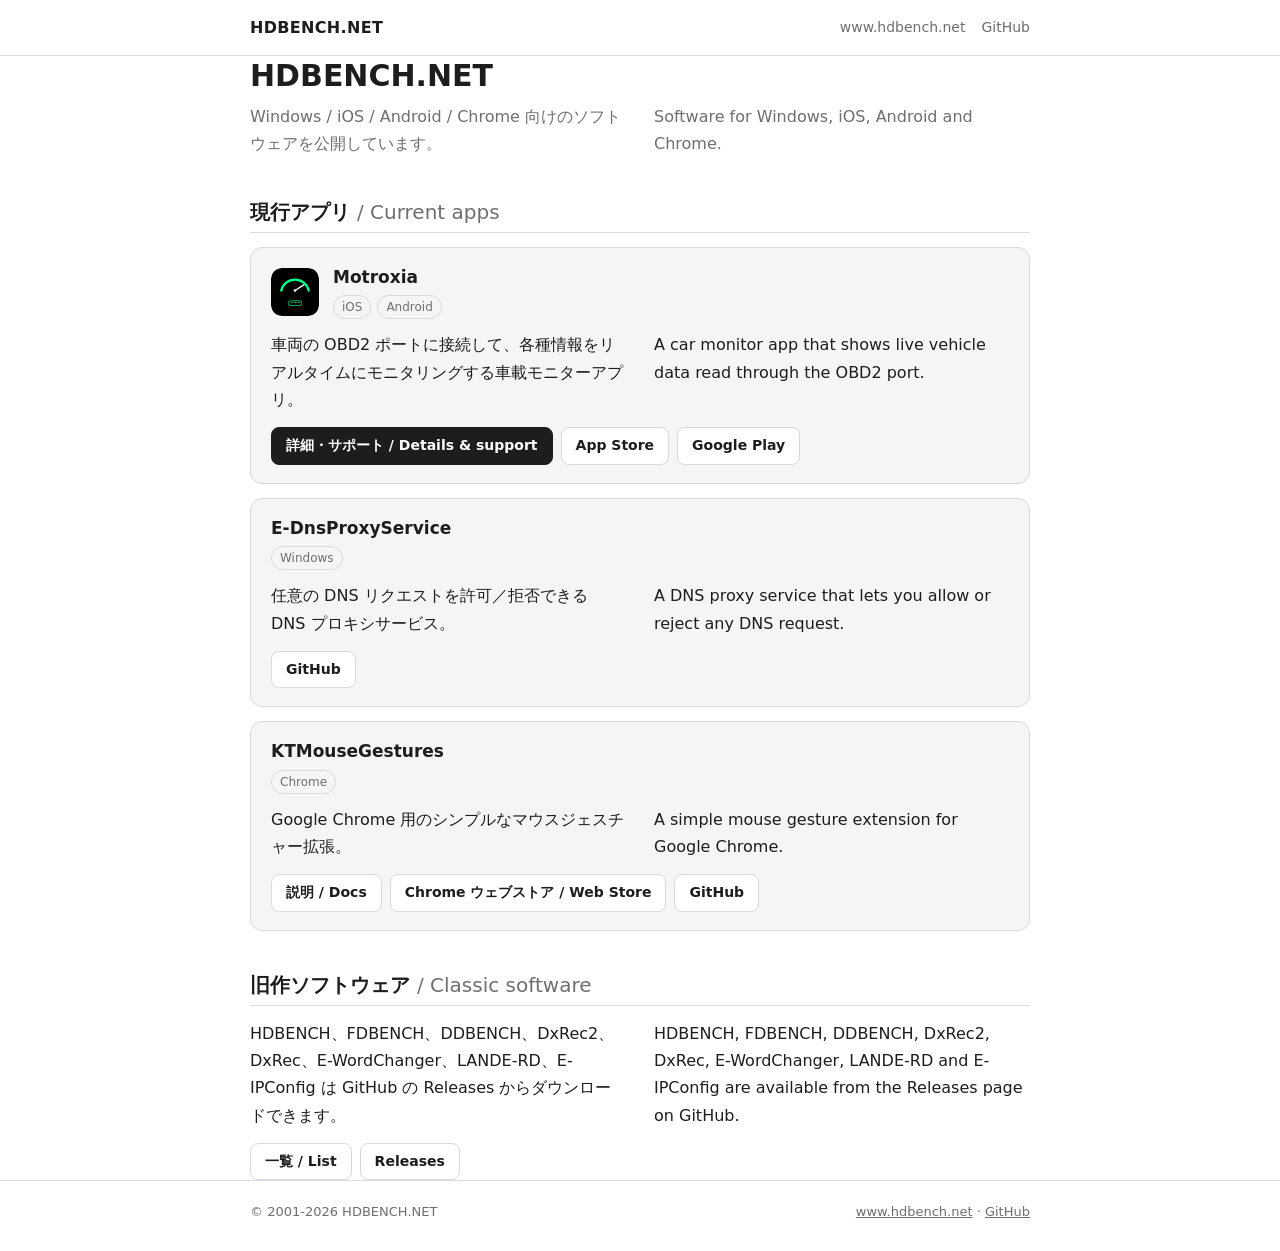
==== index.html @ 54aa2889 "Rebuild the site to host multiple apps and add the Motroxia page - index.html: software list, with A" ====
<!doctype html>
<html lang="ja">
<head>
<meta charset="utf-8">
<meta name="viewport" content="width=device-width, initial-scale=1">
<title>HDBENCH.NET</title>
<meta name="description" content="HDBENCH.NET のソフトウェア。Motroxia（iOS / Android）、E-DnsProxyService、KTMouseGestures ほか。">
<link rel="stylesheet" href="style.css">
</head>
<body>

<header class="site-header">
  <div class="wrap">
    <a class="brand" href="./">HDBENCH.NET</a>
    <nav class="site-nav">
      <a href="https://www.hdbench.net/">www.hdbench.net</a>
      <a href="https://github.com/HDBENCH">GitHub</a>
    </nav>
  </div>
</header>

<main class="wrap">
  <h1>HDBENCH.NET</h1>
  <div class="bi lead">
    <p>Windows / iOS / Android / Chrome 向けのソフトウェアを公開しています。</p>
    <p lang="en">Software for Windows, iOS, Android and Chrome.</p>
  </div>

  <h2>現行アプリ <span class="muted" lang="en">/ Current apps</span></h2>

  <!-- アプリを追加するときは、下の article を複製して書き換える。このサイトに専用ページがあるアプリには「詳細・サポート」ボタンを付ける -->

  <article class="card">
    <div class="card-head">
      <img src="motroxia/icon.svg" alt="" width="48" height="48">
      <div>
        <h3>Motroxia</h3>
        <ul class="tags"><li>iOS</li><li>Android</li></ul>
      </div>
    </div>
    <div class="bi">
      <p>車両の OBD2 ポートに接続して、各種情報をリアルタイムにモニタリングする車載モニターアプリ。</p>
      <p lang="en">A car monitor app that shows live vehicle data read through the OBD2 port.</p>
    </div>
    <div class="links">
      <a class="btn primary" href="motroxia/">詳細・サポート / Details &amp; support</a>
      <a class="btn" href="https://apps.apple.com/app/motroxia/id6803079954">App Store</a>
      <a class="btn" href="https://play.google.com/store/apps/details?id=net.hdbench.motroxia">Google Play</a>
    </div>
  </article>

  <article class="card">
    <h3>E-DnsProxyService</h3>
    <ul class="tags"><li>Windows</li></ul>
    <div class="bi">
      <p>任意の DNS リクエストを許可／拒否できる DNS プロキシサービス。</p>
      <p lang="en">A DNS proxy service that lets you allow or reject any DNS request.</p>
    </div>
    <div class="links">
      <a class="btn" href="https://github.com/HDBENCH/E-DnsProxyService">GitHub</a>
    </div>
  </article>

  <article class="card">
    <h3>KTMouseGestures</h3>
    <ul class="tags"><li>Chrome</li></ul>
    <div class="bi">
      <p>Google Chrome 用のシンプルなマウスジェスチャー拡張。</p>
      <p lang="en">A simple mouse gesture extension for Google Chrome.</p>
    </div>
    <div class="links">
      <a class="btn" href="KTMouseGestures/">説明 / Docs</a>
      <a class="btn" href="https://chromewebstore.google.com/detail/kt-mouse-gestures/gfimipfmbiohbdjmbmmljponpjmhhokl">Chrome ウェブストア / Web Store</a>
      <a class="btn" href="https://github.com/HDBENCH/KTMouseGestures">GitHub</a>
    </div>
  </article>

  <h2>旧作ソフトウェア <span class="muted" lang="en">/ Classic software</span></h2>
  <div class="bi">
    <p>HDBENCH、FDBENCH、DDBENCH、DxRec2、DxRec、E-WordChanger、LANDE-RD、E-IPConfig は GitHub の Releases からダウンロードできます。</p>
    <p lang="en">HDBENCH, FDBENCH, DDBENCH, DxRec2, DxRec, E-WordChanger, LANDE-RD and E-IPConfig are available from the Releases page on GitHub.</p>
  </div>
  <div class="links">
    <a class="btn" href="https://github.com/HDBENCH/software">一覧 / List</a>
    <a class="btn" href="https://github.com/HDBENCH/software/releases">Releases</a>
  </div>
</main>

<footer class="site-footer">
  <div class="wrap">
    <span>&copy; 2001-2026 HDBENCH.NET</span>
    <span><a href="https://www.hdbench.net/">www.hdbench.net</a> · <a href="https://github.com/HDBENCH">GitHub</a></span>
  </div>
</footer>

</body>
</html>
---- style.css ----
:root {
  --bg: #ffffff;
  --fg: #1d1d1f;
  --muted: #6e6e73;
  --line: #d9d9de;
  --card: #f5f5f7;
  --link: #0a66c2;
  --accent: #0a7a4a;
}
@media (prefers-color-scheme: dark) {
  :root {
    --bg: #0f0f10;
    --fg: #f5f5f7;
    --muted: #a1a1a6;
    --line: #2c2c2e;
    --card: #1c1c1e;
    --link: #4da3ff;
    --accent: #00ff88;
  }
}

* { box-sizing: border-box; }
html { -webkit-text-size-adjust: 100%; }
body {
  margin: 0;
  background: var(--bg);
  color: var(--fg);
  font: 16px/1.7 system-ui, -apple-system, "Segoe UI", "Hiragino Sans", "Hiragino Kaku Gothic ProN", "Yu Gothic UI", Meiryo, sans-serif;
}
img { max-width: 100%; }
a { color: var(--link); }
a:focus-visible { outline: 2px solid var(--link); outline-offset: 2px; }

.wrap { max-width: 820px; margin: 0 auto; padding: 0 20px; }

.site-header { border-bottom: 1px solid var(--line); }
.site-header .wrap {
  display: flex; align-items: center; justify-content: space-between;
  gap: 16px; padding-top: 14px; padding-bottom: 14px;
}
.brand { font-weight: 700; letter-spacing: .02em; color: var(--fg); text-decoration: none; }
.site-nav { display: flex; flex-wrap: wrap; gap: 4px 16px; font-size: 14px; }
.site-nav a { color: var(--muted); text-decoration: none; }
.site-nav a:hover { color: var(--fg); }

main { padding: 32px 0 48px; }
h1 { font-size: 30px; line-height: 1.3; margin: 0 0 8px; }
h2 { font-size: 20px; line-height: 1.4; margin: 40px 0 14px; padding-bottom: 6px; border-bottom: 1px solid var(--line); }
h2 .muted { font-weight: 400; }
h3 { font-size: 17px; line-height: 1.4; margin: 0; }
p { margin: 0 0 12px; }
.muted { color: var(--muted); }

/* 英日を並べる。狭い画面では縦に積む */
.bi { display: grid; grid-template-columns: 1fr 1fr; gap: 10px 28px; margin: 0 0 14px; }
.bi > * { min-width: 0; }
.bi > p { margin: 0; }
@media (max-width: 640px) { .bi { grid-template-columns: 1fr; } }
.bi.lead { color: var(--muted); margin-bottom: 24px; }

.card { background: var(--card); border: 1px solid var(--line); border-radius: 12px; padding: 18px 20px; margin: 0 0 14px; }
.card .bi { margin: 12px 0 0; }
.card-head { display: flex; align-items: center; gap: 14px; }
.card-head img { width: 48px; height: 48px; border-radius: 11px; flex: none; }

.tags { display: flex; flex-wrap: wrap; gap: 6px; margin: 6px 0 0; padding: 0; list-style: none; }
.tags li { font-size: 12px; line-height: 1; padding: 5px 8px; border: 1px solid var(--line); border-radius: 999px; color: var(--muted); }

.links { display: flex; flex-wrap: wrap; gap: 8px; margin-top: 14px; }
.btn {
  display: inline-block; font-size: 14px; font-weight: 600; line-height: 1.4; text-decoration: none;
  padding: 8px 14px; border-radius: 8px; border: 1px solid var(--line); color: var(--fg); background: var(--bg);
}
.btn:hover { border-color: var(--muted); }
.btn.primary { background: var(--fg); color: var(--bg); border-color: var(--fg); }

ul.plain { padding-left: 1.2em; margin: 0; }
ul.plain li { margin-bottom: 4px; }

dl.spec { display: grid; grid-template-columns: max-content 1fr; gap: 6px 16px; margin: 0; }
dl.spec dt { color: var(--muted); }
dl.spec dd { margin: 0; }

.note { border-left: 3px solid var(--accent); padding: 10px 14px; background: var(--card); border-radius: 0 8px 8px 0; margin: 14px 0; }

details { border: 1px solid var(--line); border-radius: 10px; padding: 10px 14px; margin: 0 0 10px; background: var(--card); }
details summary { cursor: pointer; font-weight: 600; }
details[open] summary { margin-bottom: 8px; }
details .bi { margin: 0; }

/* アプリページ先頭の帯。色は各アプリの index.html で --app-* 変数として指定する。
   指定しなければシリーズの配色（黒地に #00FF88）になる。
   文字は白系で固定なので、--app-hero-bg には暗い色を指定すること */
.hero { background: var(--app-hero-bg, #000000); color: #f5f5f7; border-radius: 16px; padding: 28px 24px; }
.hero .card-head img { width: 72px; height: 72px; border-radius: 16px; }
.hero h1 { color: #ffffff; margin: 0; }
.hero .tagline { color: var(--app-accent, #00ff88); font-weight: 600; margin: 0; }
.hero .bi { margin: 18px 0 0; color: #d1d1d6; }
.hero .btn { background: #1c1c1e; color: #ffffff; border-color: #3a3a3c; }
.hero .btn.primary { background: var(--app-accent, #00ff88); color: var(--app-accent-ink, #000000); border-color: var(--app-accent, #00ff88); }

.site-footer { border-top: 1px solid var(--line); font-size: 13px; color: var(--muted); }
.site-footer .wrap { padding-top: 20px; padding-bottom: 28px; display: flex; flex-wrap: wrap; gap: 8px 20px; justify-content: space-between; }
.site-footer a { color: var(--muted); }

/* スマートフォン: ヘッダーのリンクを2行目に回し、英日を縦に積んだときの間隔を広げる */
@media (max-width: 640px) {
  .site-header .wrap { flex-wrap: wrap; row-gap: 6px; }
  .site-nav { width: 100%; }
  .bi { row-gap: 18px; }
  h1 { font-size: 26px; }
}
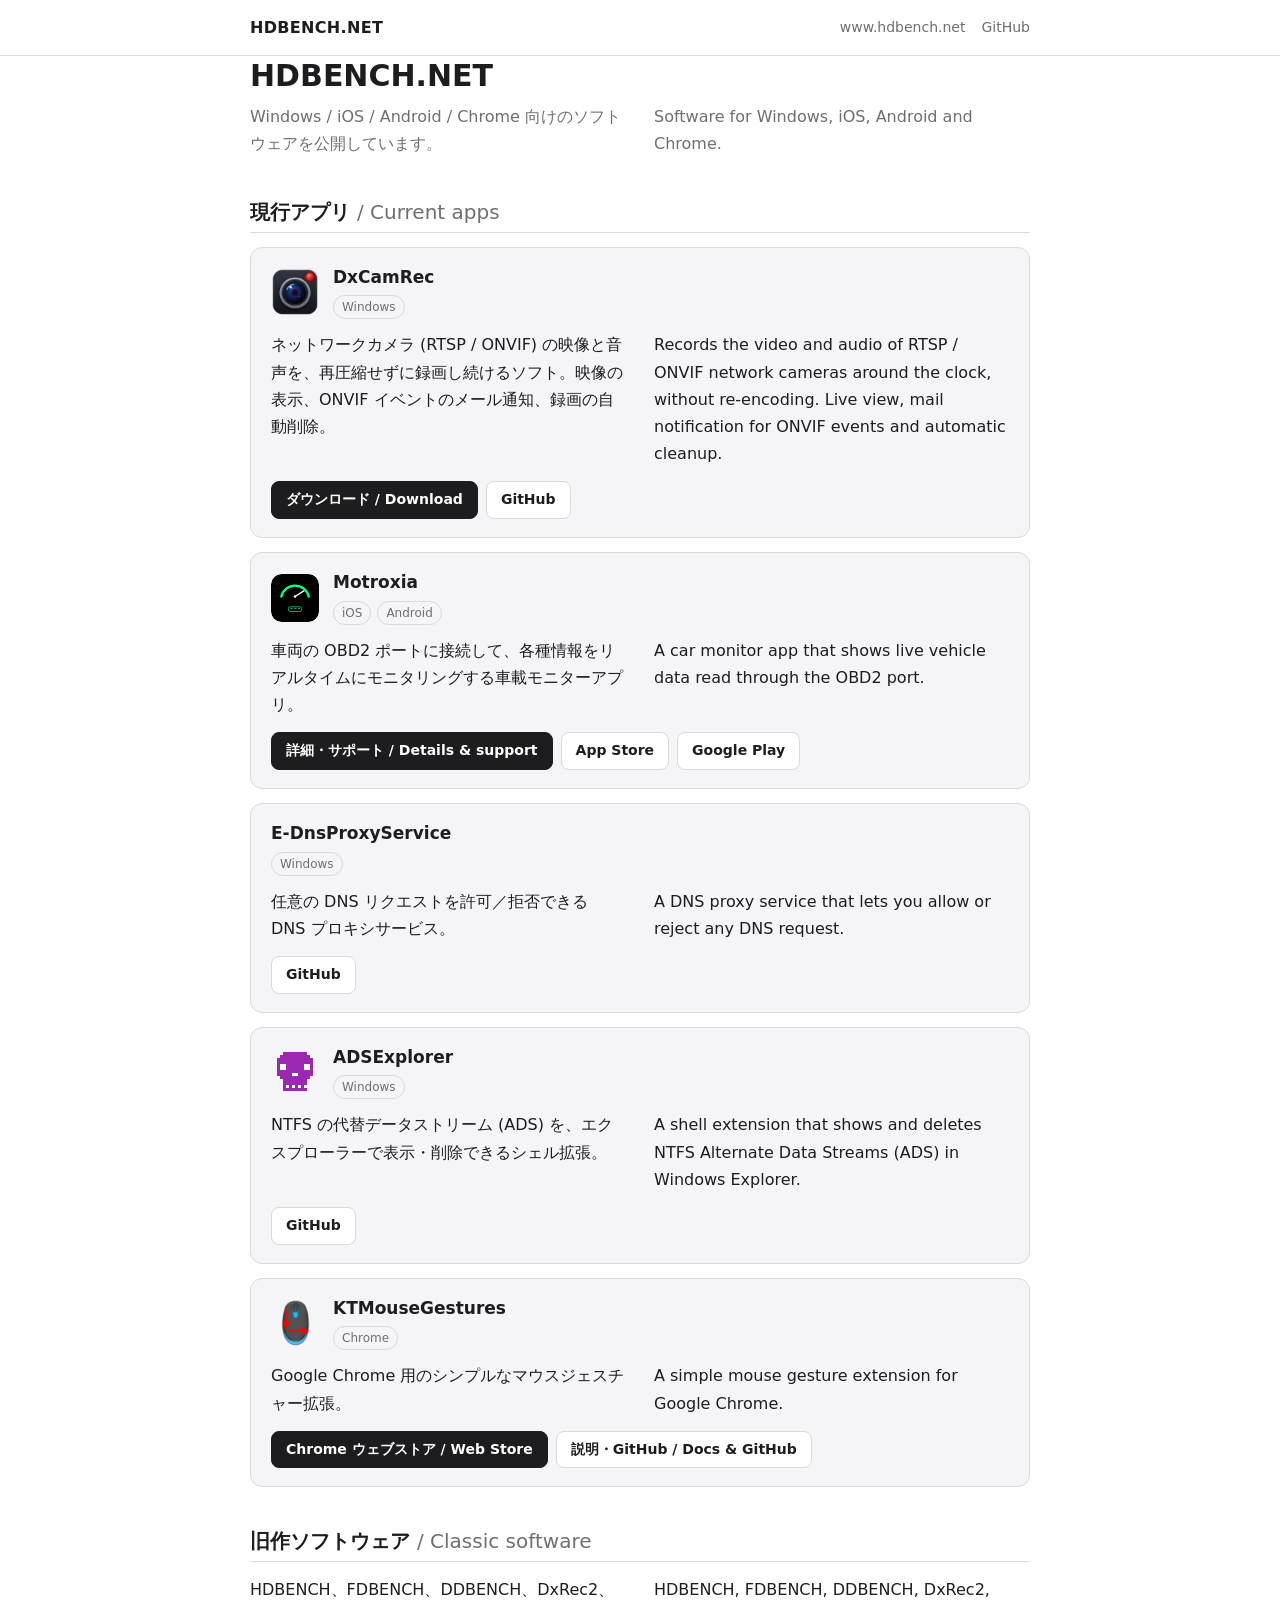
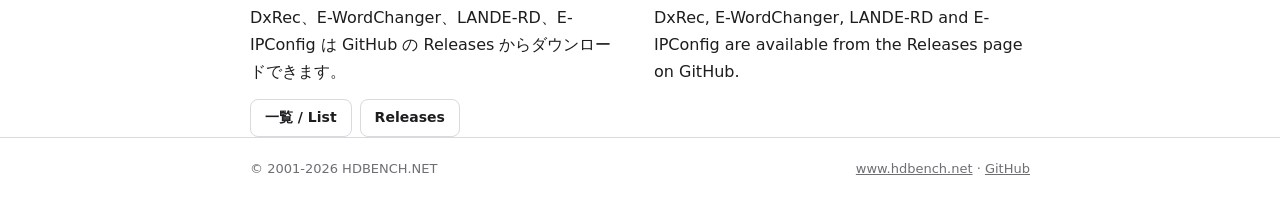
==== commit 47035313: "Add DxCamRec and ADSExplorer to the app list, with icons" ====
--- a/index.html
+++ b/index.html
@@ -32,6 +32,24 @@
 
   <article class="card">
     <div class="card-head">
+      <img src="dxcamrec/icon.png" alt="" width="48" height="48">
+      <div>
+        <h3>DxCamRec</h3>
+        <ul class="tags"><li>Windows</li></ul>
+      </div>
+    </div>
+    <div class="bi">
+      <p>ネットワークカメラ (RTSP / ONVIF) の映像と音声を、再圧縮せずに録画し続けるソフト。映像の表示、ONVIF イベントのメール通知、録画の自動削除。</p>
+      <p lang="en">Records the video and audio of RTSP / ONVIF network cameras around the clock, without re-encoding. Live view, mail notification for ONVIF events and automatic cleanup.</p>
+    </div>
+    <div class="links">
+      <a class="btn primary" href="https://github.com/HDBENCH/DxCamRec/releases">ダウンロード / Download</a>
+      <a class="btn" href="https://github.com/HDBENCH/DxCamRec">GitHub</a>
+    </div>
+  </article>
+
+  <article class="card">
+    <div class="card-head">
       <img src="motroxia/icon.svg" alt="" width="48" height="48">
       <div>
         <h3>Motroxia</h3>
@@ -62,16 +80,37 @@
   </article>
 
   <article class="card">
-    <h3>KTMouseGestures</h3>
-    <ul class="tags"><li>Chrome</li></ul>
+    <div class="card-head">
+      <img src="adsexplorer/icon.png" alt="" width="48" height="48">
+      <div>
+        <h3>ADSExplorer</h3>
+        <ul class="tags"><li>Windows</li></ul>
+      </div>
+    </div>
+    <div class="bi">
+      <p>NTFS の代替データストリーム (ADS) を、エクスプローラーで表示・削除できるシェル拡張。</p>
+      <p lang="en">A shell extension that shows and deletes NTFS Alternate Data Streams (ADS) in Windows Explorer.</p>
+    </div>
+    <div class="links">
+      <a class="btn" href="https://github.com/HDBENCH/ADSExplorer">GitHub</a>
+    </div>
+  </article>
+
+  <article class="card">
+    <div class="card-head">
+      <img src="ktmousegestures/icon.png" alt="" width="48" height="48">
+      <div>
+        <h3>KTMouseGestures</h3>
+        <ul class="tags"><li>Chrome</li></ul>
+      </div>
+    </div>
     <div class="bi">
       <p>Google Chrome 用のシンプルなマウスジェスチャー拡張。</p>
       <p lang="en">A simple mouse gesture extension for Google Chrome.</p>
     </div>
     <div class="links">
-      <a class="btn" href="KTMouseGestures/">説明 / Docs</a>
-      <a class="btn" href="https://chromewebstore.google.com/detail/kt-mouse-gestures/gfimipfmbiohbdjmbmmljponpjmhhokl">Chrome ウェブストア / Web Store</a>
-      <a class="btn" href="https://github.com/HDBENCH/KTMouseGestures">GitHub</a>
+      <a class="btn primary" href="https://chromewebstore.google.com/detail/kt-mouse-gestures/gfimipfmbiohbdjmbmmljponpjmhhokl">Chrome ウェブストア / Web Store</a>
+      <a class="btn" href="https://github.com/HDBENCH/KTMouseGestures">説明・GitHub / Docs &amp; GitHub</a>
     </div>
   </article>
 
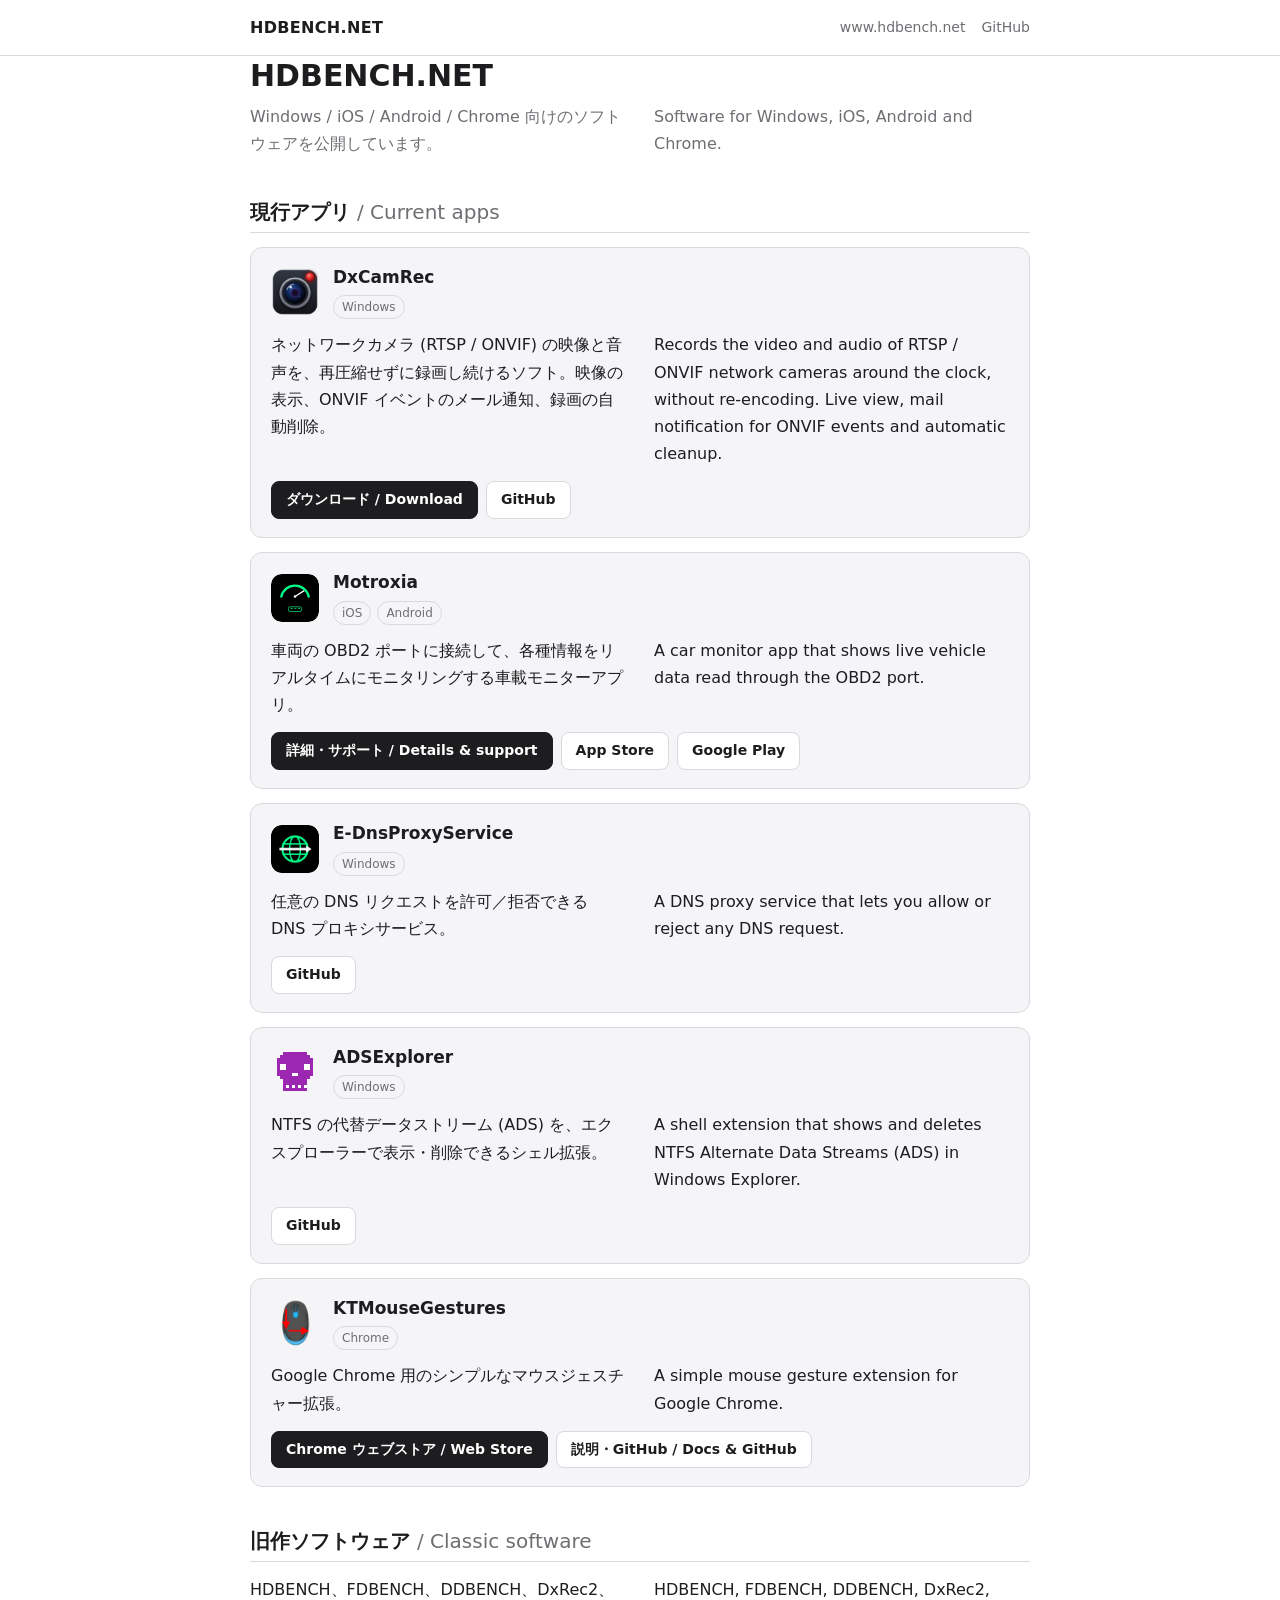
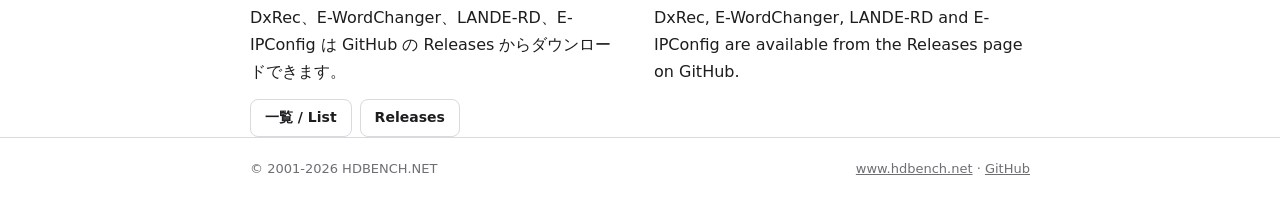
==== commit 1b827c39: "Add E-DnsProxyService icon" ====
--- a/index.html
+++ b/index.html
@@ -68,8 +68,13 @@
   </article>
 
   <article class="card">
-    <h3>E-DnsProxyService</h3>
-    <ul class="tags"><li>Windows</li></ul>
+    <div class="card-head">
+      <img src="ednsproxyservice/icon.png" alt="" width="48" height="48">
+      <div>
+        <h3>E-DnsProxyService</h3>
+        <ul class="tags"><li>Windows</li></ul>
+      </div>
+    </div>
     <div class="bi">
       <p>任意の DNS リクエストを許可／拒否できる DNS プロキシサービス。</p>
       <p lang="en">A DNS proxy service that lets you allow or reject any DNS request.</p>
